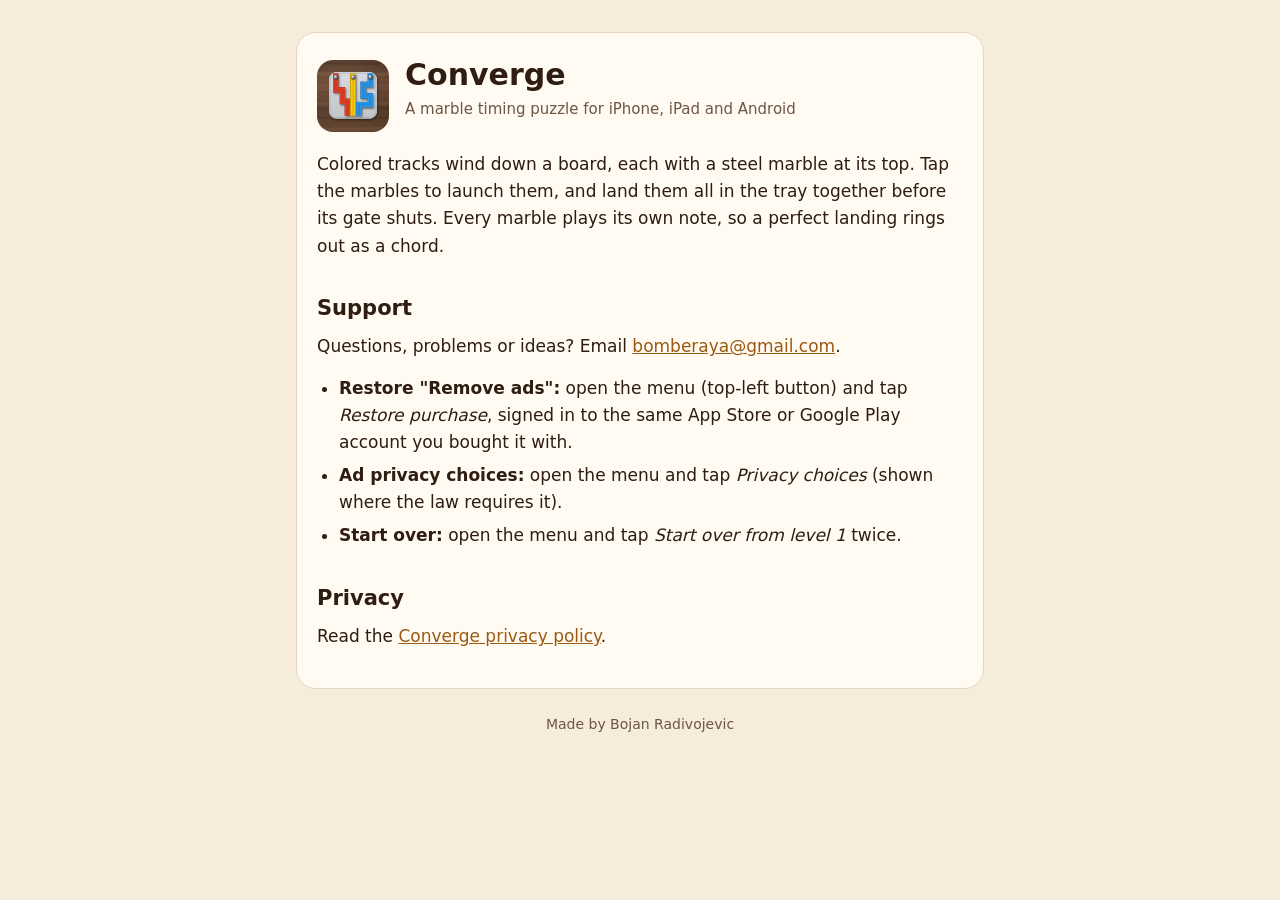
==== converge/index.html @ 5af61fed "Converge: support page, privacy policy; app-ads.txt" ====
<!doctype html>
<html lang="en">
<head>
<meta charset="utf-8">
<meta name="viewport" content="width=device-width, initial-scale=1">
<title>Converge</title>
<meta name="description" content="Converge: a marble timing puzzle. Tap the marbles so they all land together.">
<link rel="stylesheet" href="../site.css">
</head>
<body>
<main>
<div class="card">
<div class="app">
<img src="icon.png" alt="">
<div>
<h1>Converge</h1>
<p class="muted">A marble timing puzzle for iPhone, iPad and Android</p>
</div>
</div>

<p>Colored tracks wind down a board, each with a steel marble at its top. Tap the marbles to launch them, and land them all in the tray together before its gate shuts. Every marble plays its own note, so a perfect landing rings out as a chord.</p>

<h2>Support</h2>
<p>Questions, problems or ideas? Email <a href="mailto:bomberaya@gmail.com">bomberaya@gmail.com</a>.</p>
<ul>
<li><strong>Restore "Remove ads":</strong> open the menu (top-left button) and tap <em>Restore purchase</em>, signed in to the same App Store or Google Play account you bought it with.</li>
<li><strong>Ad privacy choices:</strong> open the menu and tap <em>Privacy choices</em> (shown where the law requires it).</li>
<li><strong>Start over:</strong> open the menu and tap <em>Start over from level 1</em> twice.</li>
</ul>

<h2>Privacy</h2>
<p>Read the <a href="privacy/">Converge privacy policy</a>.</p>
</div>
<footer>Made by Bojan Radivojevic</footer>
</main>
</body>
</html>
---- site.css ----
/* Shared look for the app pages: warm wood, cream text card, easy to read on a phone. */
:root {
  color-scheme: light dark;
  --bg: #f6ecdc;
  --card: #fffaf2;
  --text: #2e1d10;
  --muted: #6d5643;
  --line: #e6d6bf;
  --link: #9a5a12;
  --font: system-ui, -apple-system, "Segoe UI", Roboto, sans-serif;
}
@media (prefers-color-scheme: dark) {
  :root {
    --bg: #2b1a10;
    --card: #3a2618;
    --text: #fbf3e8;
    --muted: #d8c5b0;
    --line: #4d3424;
    --link: #ffd23f;
  }
}
* { box-sizing: border-box; }
body {
  margin: 0; background: var(--bg); color: var(--text);
  font: 17px/1.6 var(--font);
}
main {
  max-width: 720px; margin: 0 auto; padding: 32px 16px 48px;
}
.card {
  background: var(--card); border: 1px solid var(--line); border-radius: 20px;
  padding: 24px 20px;
}
h1 { font-size: 30px; line-height: 1.2; margin: 0 0 4px; }
h2 { font-size: 21px; margin: 32px 0 8px; }
p, ul { margin: 0 0 14px; }
ul { padding-left: 22px; }
li { margin-bottom: 6px; }
a { color: var(--link); }
.muted { color: var(--muted); font-size: 15px; }
.app { display: flex; gap: 16px; align-items: center; margin-bottom: 16px; }
.app img { width: 72px; height: 72px; border-radius: 16px; flex: none; }
footer { margin-top: 24px; text-align: center; color: var(--muted); font-size: 14px; }
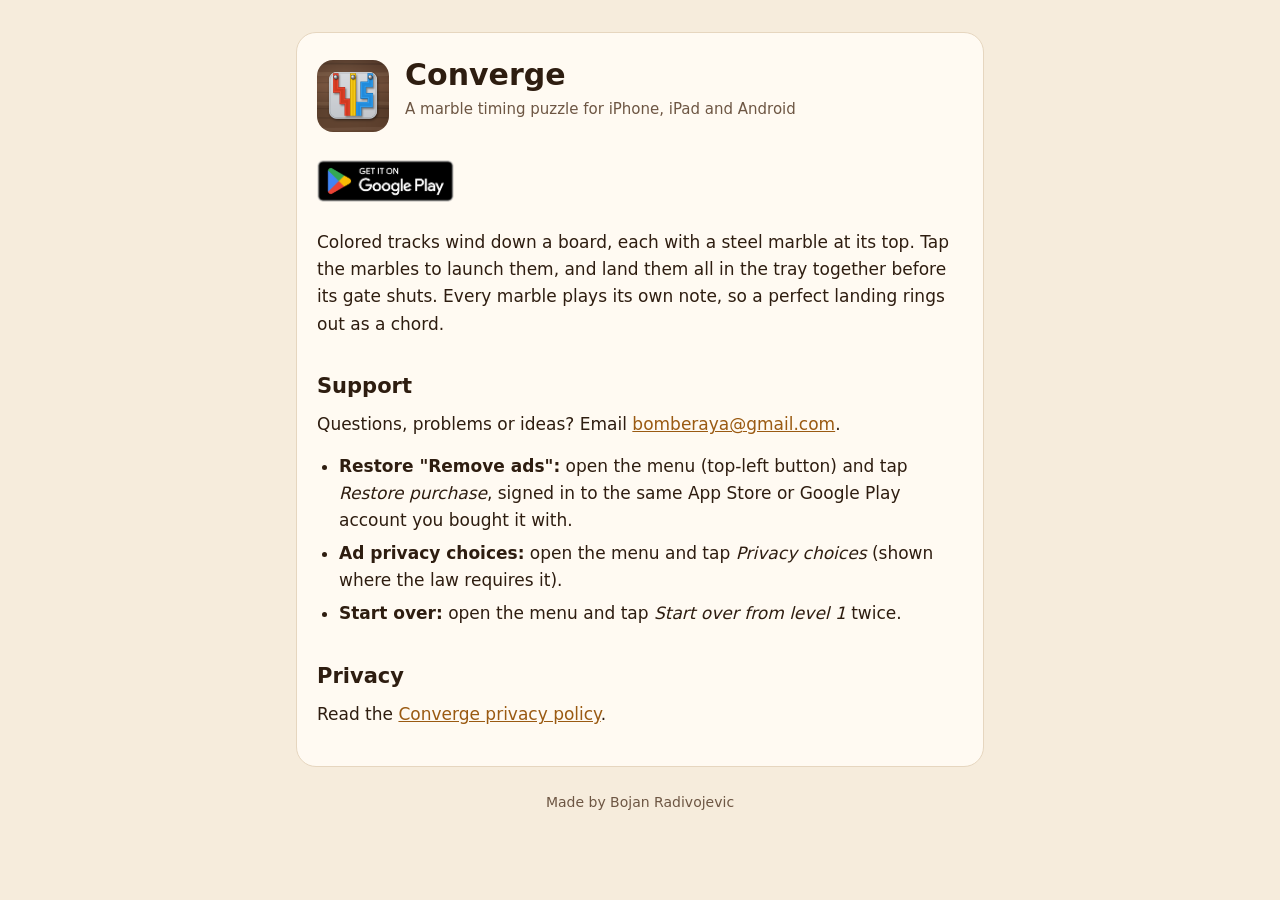
==== commit acbaf68a: "Converge: Get it on Google Play button Co-Authored-By: Claude Opus 5.5 <noreply@anthropic.com>" ====
--- a/converge/index.html
+++ b/converge/index.html
@@ -18,6 +18,10 @@
 </div>
 </div>
 
+<p class="stores">
+<a href="https://play.google.com/store/apps/details?id=com.bomberaya.converge"><img class="badge-play" src="google-play-badge.png" alt="Get it on Google Play"></a>
+</p>
+
 <p>Colored tracks wind down a board, each with a steel marble at its top. Tap the marbles to launch them, and land them all in the tray together before its gate shuts. Every marble plays its own note, so a perfect landing rings out as a chord.</p>
 
 <h2>Support</h2>
--- a/site.css
+++ b/site.css
@@ -40,4 +40,10 @@
 .muted { color: var(--muted); font-size: 15px; }
 .app { display: flex; gap: 16px; align-items: center; margin-bottom: 16px; }
 .app img { width: 72px; height: 72px; border-radius: 16px; flex: none; }
+/* Official store badges. Google's image has padding built in, so it is drawn
+   taller to match the visible height of Apple's 40px badge. */
+.stores { display: flex; flex-wrap: wrap; align-items: center; gap: 4px 12px; margin: 0 0 18px; }
+.stores a { display: block; line-height: 0; }
+.badge-play { height: 60px; margin: 0 -9px; }
+.badge-apple { height: 40px; }
 footer { margin-top: 24px; text-align: center; color: var(--muted); font-size: 14px; }
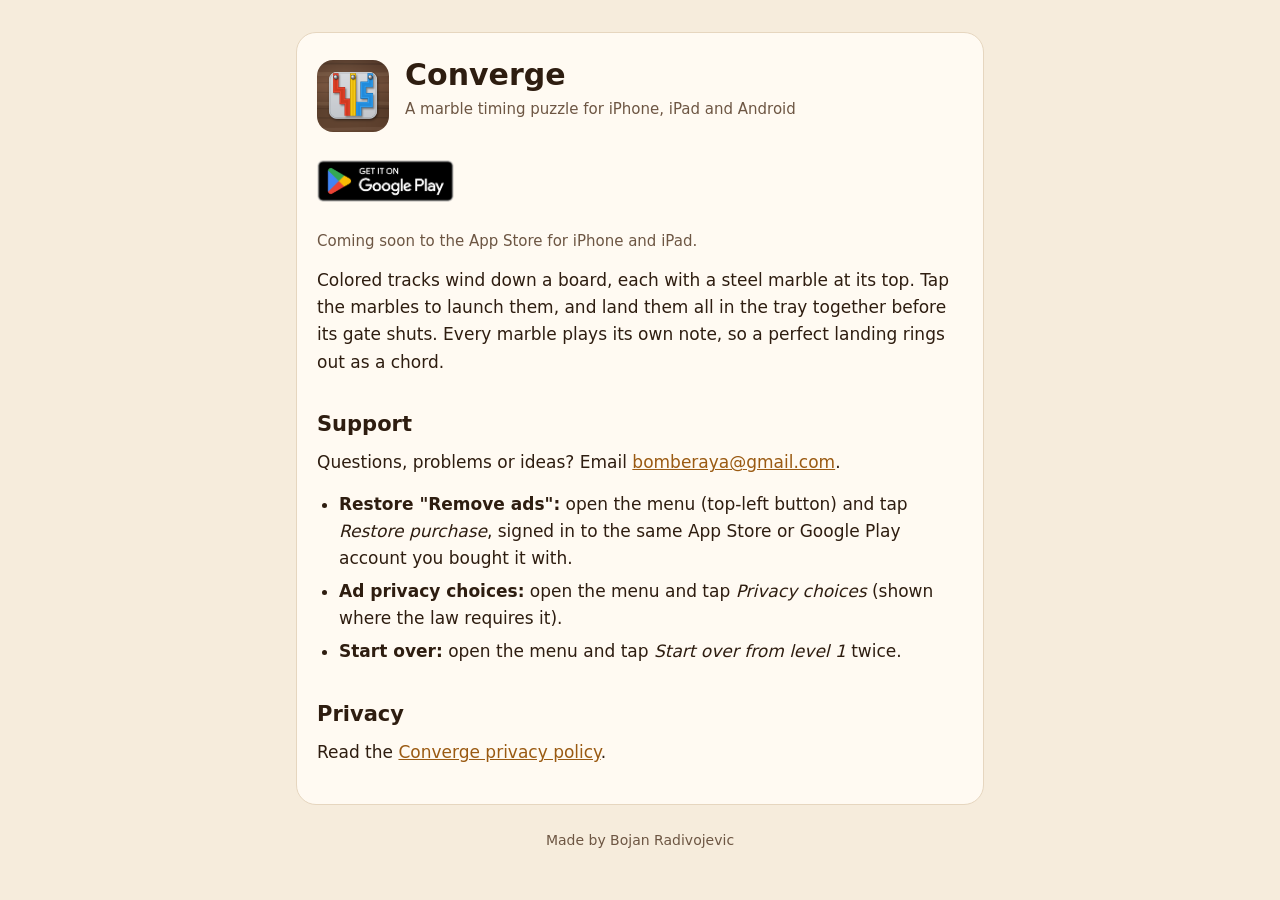
==== commit 774a3b25: "Converge: link preview (title, image, icon) and an App Store line Co-Authored-By: Claude Opus 5.5 <n" ====
--- a/converge/index.html
+++ b/converge/index.html
@@ -5,6 +5,16 @@
 <meta name="viewport" content="width=device-width, initial-scale=1">
 <title>Converge</title>
 <meta name="description" content="Converge: a marble timing puzzle. Tap the marbles so they all land together.">
+<meta property="og:type" content="website">
+<meta property="og:url" content="https://bomberaya.github.io/converge/">
+<meta property="og:title" content="Converge: Marble Puzzle">
+<meta property="og:description" content="A musical timing puzzle: tap the marbles so they all land together.">
+<meta property="og:image" content="https://bomberaya.github.io/converge/share.jpg">
+<meta property="og:image:width" content="1024">
+<meta property="og:image:height" content="500">
+<meta name="twitter:card" content="summary_large_image">
+<link rel="icon" href="icon.png">
+<link rel="apple-touch-icon" href="icon.png">
 <link rel="stylesheet" href="../site.css">
 </head>
 <body>
@@ -21,6 +31,7 @@
 <p class="stores">
 <a href="https://play.google.com/store/apps/details?id=com.bomberaya.converge"><img class="badge-play" src="google-play-badge.png" alt="Get it on Google Play"></a>
 </p>
+<p class="muted">Coming soon to the App Store for iPhone and iPad.</p>
 
 <p>Colored tracks wind down a board, each with a steel marble at its top. Tap the marbles to launch them, and land them all in the tray together before its gate shuts. Every marble plays its own note, so a perfect landing rings out as a chord.</p>
 
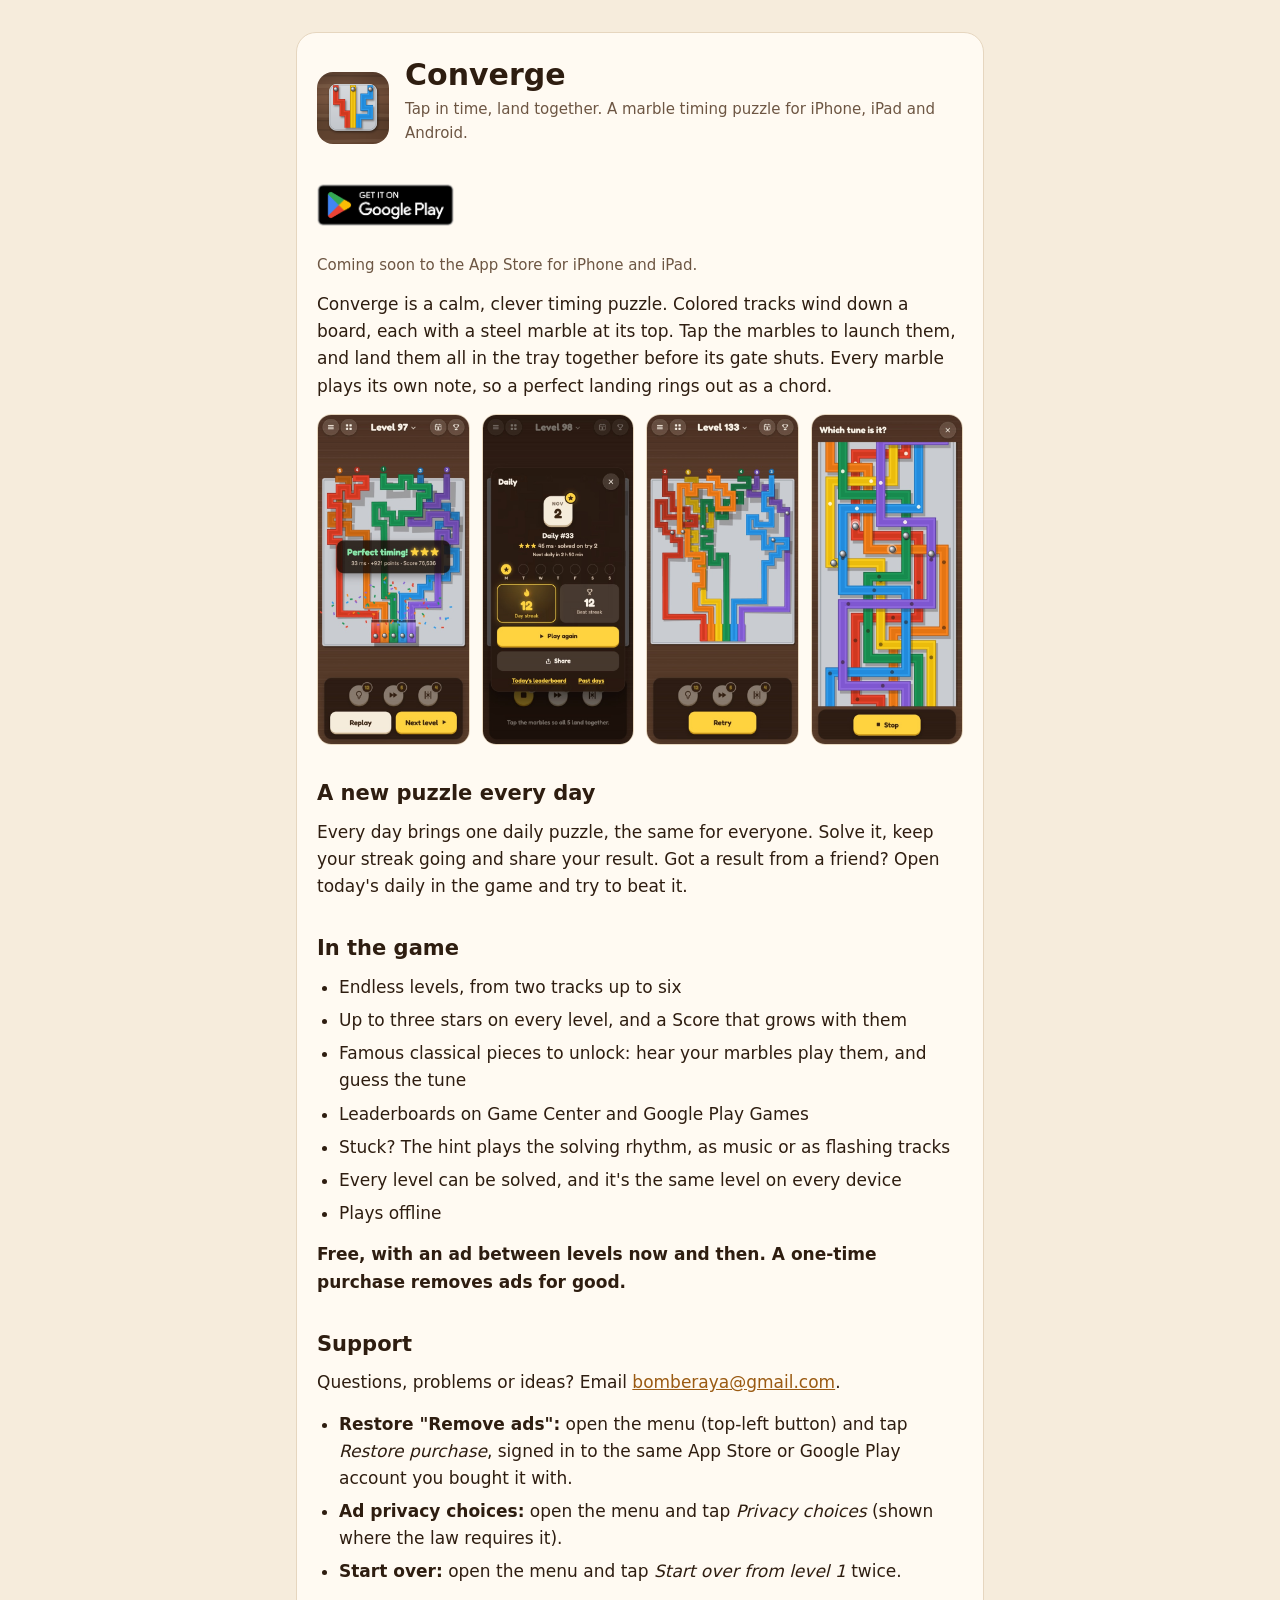
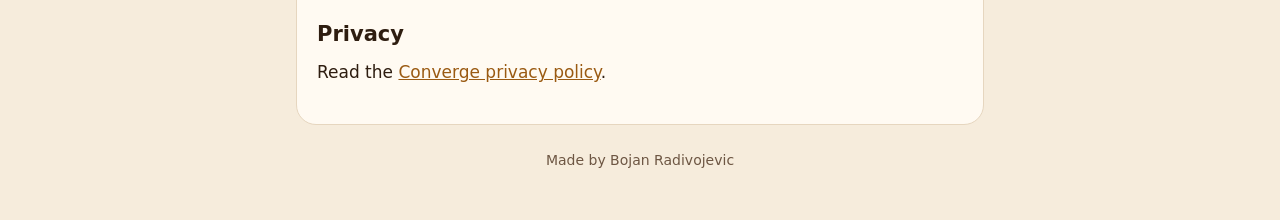
==== commit 65b674ac: "Converge page: subtitle, screenshots, the daily puzzle, what's in the game and the price; support be" ====
--- a/converge/index.html
+++ b/converge/index.html
@@ -4,7 +4,7 @@
 <meta charset="utf-8">
 <meta name="viewport" content="width=device-width, initial-scale=1">
 <title>Converge</title>
-<meta name="description" content="Converge: a marble timing puzzle. Tap the marbles so they all land together.">
+<meta name="description" content="Converge: a calm, clever marble timing puzzle with a new daily puzzle for everyone. Tap the marbles so they all land together.">
 <meta property="og:type" content="website">
 <meta property="og:url" content="https://bomberaya.github.io/converge/">
 <meta property="og:title" content="Converge: Marble Puzzle">
@@ -16,6 +16,23 @@
 <link rel="icon" href="icon.png">
 <link rel="apple-touch-icon" href="icon.png">
 <link rel="stylesheet" href="../site.css">
+<style>
+  /* Screenshots: a row that scrolls sideways on phones, all four side by side on wider screens. */
+  .shots {
+    display: flex; gap: 12px; margin: 4px -20px 22px; padding: 0 20px 6px;
+    overflow-x: auto; scroll-snap-type: x mandatory; scrollbar-width: none;
+  }
+  .shots::-webkit-scrollbar { display: none; }
+  .shots img {
+    flex: none; width: 44%; height: auto; aspect-ratio: 480 / 1043; scroll-snap-align: start;
+    border-radius: 14px; border: 1px solid var(--line); background: #4b3123;
+  }
+  @media (min-width: 640px) {
+    .shots { overflow: visible; margin: 4px 0 22px; padding: 0; }
+    .shots img { flex: 1 1 0; width: auto; min-width: 0; }
+  }
+  .price { font-weight: 600; }
+</style>
 </head>
 <body>
 <main>
@@ -24,7 +41,7 @@
 <img src="icon.png" alt="">
 <div>
 <h1>Converge</h1>
-<p class="muted">A marble timing puzzle for iPhone, iPad and Android</p>
+<p class="muted">Tap in time, land together. A marble timing puzzle for iPhone, iPad and Android.</p>
 </div>
 </div>
 
@@ -33,7 +50,29 @@
 </p>
 <p class="muted">Coming soon to the App Store for iPhone and iPad.</p>
 
-<p>Colored tracks wind down a board, each with a steel marble at its top. Tap the marbles to launch them, and land them all in the tray together before its gate shuts. Every marble plays its own note, so a perfect landing rings out as a chord.</p>
+<p>Converge is a calm, clever timing puzzle. Colored tracks wind down a board, each with a steel marble at its top. Tap the marbles to launch them, and land them all in the tray together before its gate shuts. Every marble plays its own note, so a perfect landing rings out as a chord.</p>
+
+<div class="shots">
+<img src="shots/4-win.jpg" alt="A perfect landing on five tracks, with three stars" width="480" height="1043">
+<img src="shots/8-daily.jpg" alt="The Daily card with today's result and the streak" width="480" height="1043" loading="lazy">
+<img src="shots/5-six-tracks.jpg" alt="Marbles rolling down six winding tracks" width="480" height="1043" loading="lazy">
+<img src="shots/7-song.jpg" alt="A song level: which tune is it?" width="480" height="1043" loading="lazy">
+</div>
+
+<h2>A new puzzle every day</h2>
+<p>Every day brings one daily puzzle, the same for everyone. Solve it, keep your streak going and share your result. Got a result from a friend? Open today's daily in the game and try to beat it.</p>
+
+<h2>In the game</h2>
+<ul>
+<li>Endless levels, from two tracks up to six</li>
+<li>Up to three stars on every level, and a Score that grows with them</li>
+<li>Famous classical pieces to unlock: hear your marbles play them, and guess the tune</li>
+<li>Leaderboards on Game Center and Google Play Games</li>
+<li>Stuck? The hint plays the solving rhythm, as music or as flashing tracks</li>
+<li>Every level can be solved, and it's the same level on every device</li>
+<li>Plays offline</li>
+</ul>
+<p class="price">Free, with an ad between levels now and then. A one-time purchase removes ads for good.</p>
 
 <h2>Support</h2>
 <p>Questions, problems or ideas? Email <a href="mailto:bomberaya@gmail.com">bomberaya@gmail.com</a>.</p>
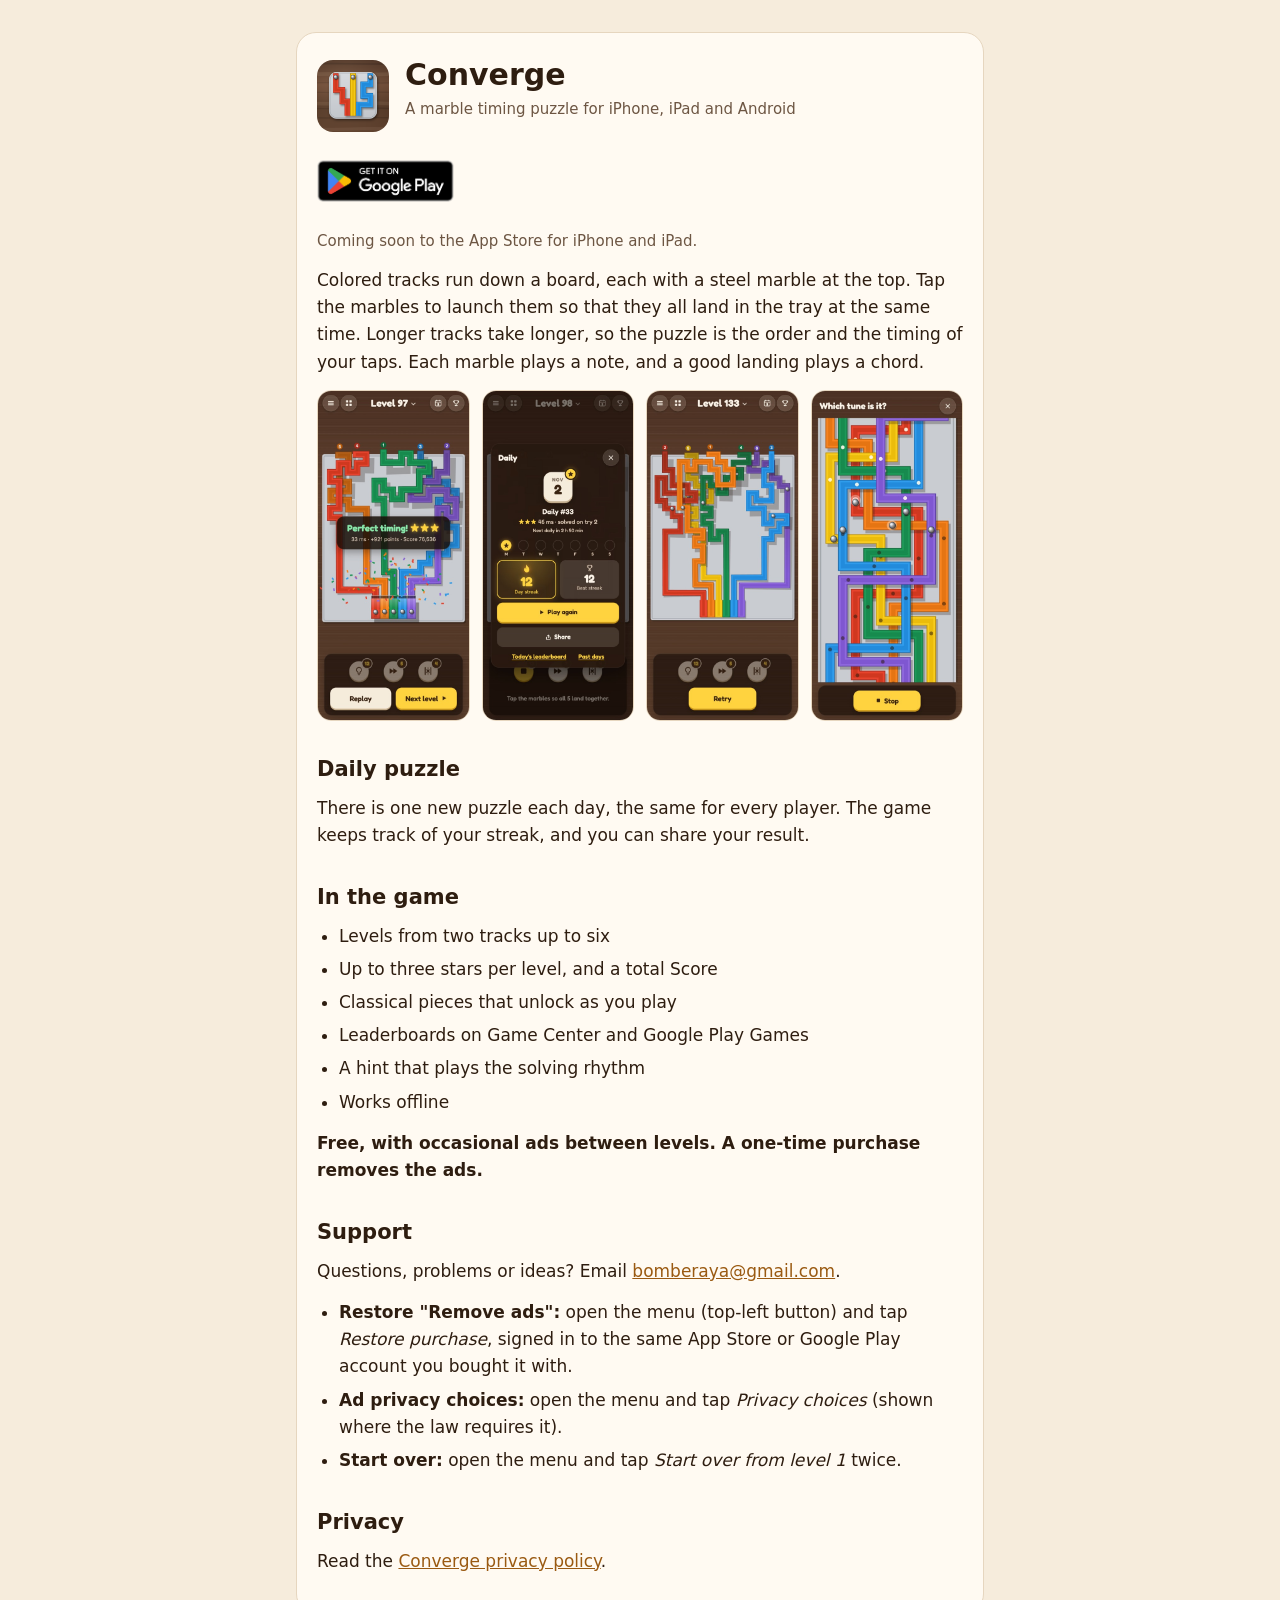
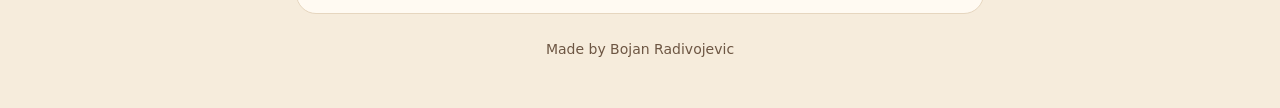
==== commit b0313839: "Converge page: plainer text Co-Authored-By: Claude Opus 5.5 <noreply@anthropic.com>" ====
--- a/converge/index.html
+++ b/converge/index.html
@@ -4,7 +4,7 @@
 <meta charset="utf-8">
 <meta name="viewport" content="width=device-width, initial-scale=1">
 <title>Converge</title>
-<meta name="description" content="Converge: a calm, clever marble timing puzzle with a new daily puzzle for everyone. Tap the marbles so they all land together.">
+<meta name="description" content="Converge: a marble timing puzzle with a daily puzzle. Tap the marbles so they all land together.">
 <meta property="og:type" content="website">
 <meta property="og:url" content="https://bomberaya.github.io/converge/">
 <meta property="og:title" content="Converge: Marble Puzzle">
@@ -41,7 +41,7 @@
 <img src="icon.png" alt="">
 <div>
 <h1>Converge</h1>
-<p class="muted">Tap in time, land together. A marble timing puzzle for iPhone, iPad and Android.</p>
+<p class="muted">A marble timing puzzle for iPhone, iPad and Android</p>
 </div>
 </div>
 
@@ -50,7 +50,7 @@
 </p>
 <p class="muted">Coming soon to the App Store for iPhone and iPad.</p>
 
-<p>Converge is a calm, clever timing puzzle. Colored tracks wind down a board, each with a steel marble at its top. Tap the marbles to launch them, and land them all in the tray together before its gate shuts. Every marble plays its own note, so a perfect landing rings out as a chord.</p>
+<p>Colored tracks run down a board, each with a steel marble at the top. Tap the marbles to launch them so that they all land in the tray at the same time. Longer tracks take longer, so the puzzle is the order and the timing of your taps. Each marble plays a note, and a good landing plays a chord.</p>
 
 <div class="shots">
 <img src="shots/4-win.jpg" alt="A perfect landing on five tracks, with three stars" width="480" height="1043">
@@ -59,20 +59,19 @@
 <img src="shots/7-song.jpg" alt="A song level: which tune is it?" width="480" height="1043" loading="lazy">
 </div>
 
-<h2>A new puzzle every day</h2>
-<p>Every day brings one daily puzzle, the same for everyone. Solve it, keep your streak going and share your result. Got a result from a friend? Open today's daily in the game and try to beat it.</p>
+<h2>Daily puzzle</h2>
+<p>There is one new puzzle each day, the same for every player. The game keeps track of your streak, and you can share your result.</p>
 
 <h2>In the game</h2>
 <ul>
-<li>Endless levels, from two tracks up to six</li>
-<li>Up to three stars on every level, and a Score that grows with them</li>
-<li>Famous classical pieces to unlock: hear your marbles play them, and guess the tune</li>
+<li>Levels from two tracks up to six</li>
+<li>Up to three stars per level, and a total Score</li>
+<li>Classical pieces that unlock as you play</li>
 <li>Leaderboards on Game Center and Google Play Games</li>
-<li>Stuck? The hint plays the solving rhythm, as music or as flashing tracks</li>
-<li>Every level can be solved, and it's the same level on every device</li>
-<li>Plays offline</li>
+<li>A hint that plays the solving rhythm</li>
+<li>Works offline</li>
 </ul>
-<p class="price">Free, with an ad between levels now and then. A one-time purchase removes ads for good.</p>
+<p class="price">Free, with occasional ads between levels. A one-time purchase removes the ads.</p>
 
 <h2>Support</h2>
 <p>Questions, problems or ideas? Email <a href="mailto:bomberaya@gmail.com">bomberaya@gmail.com</a>.</p>
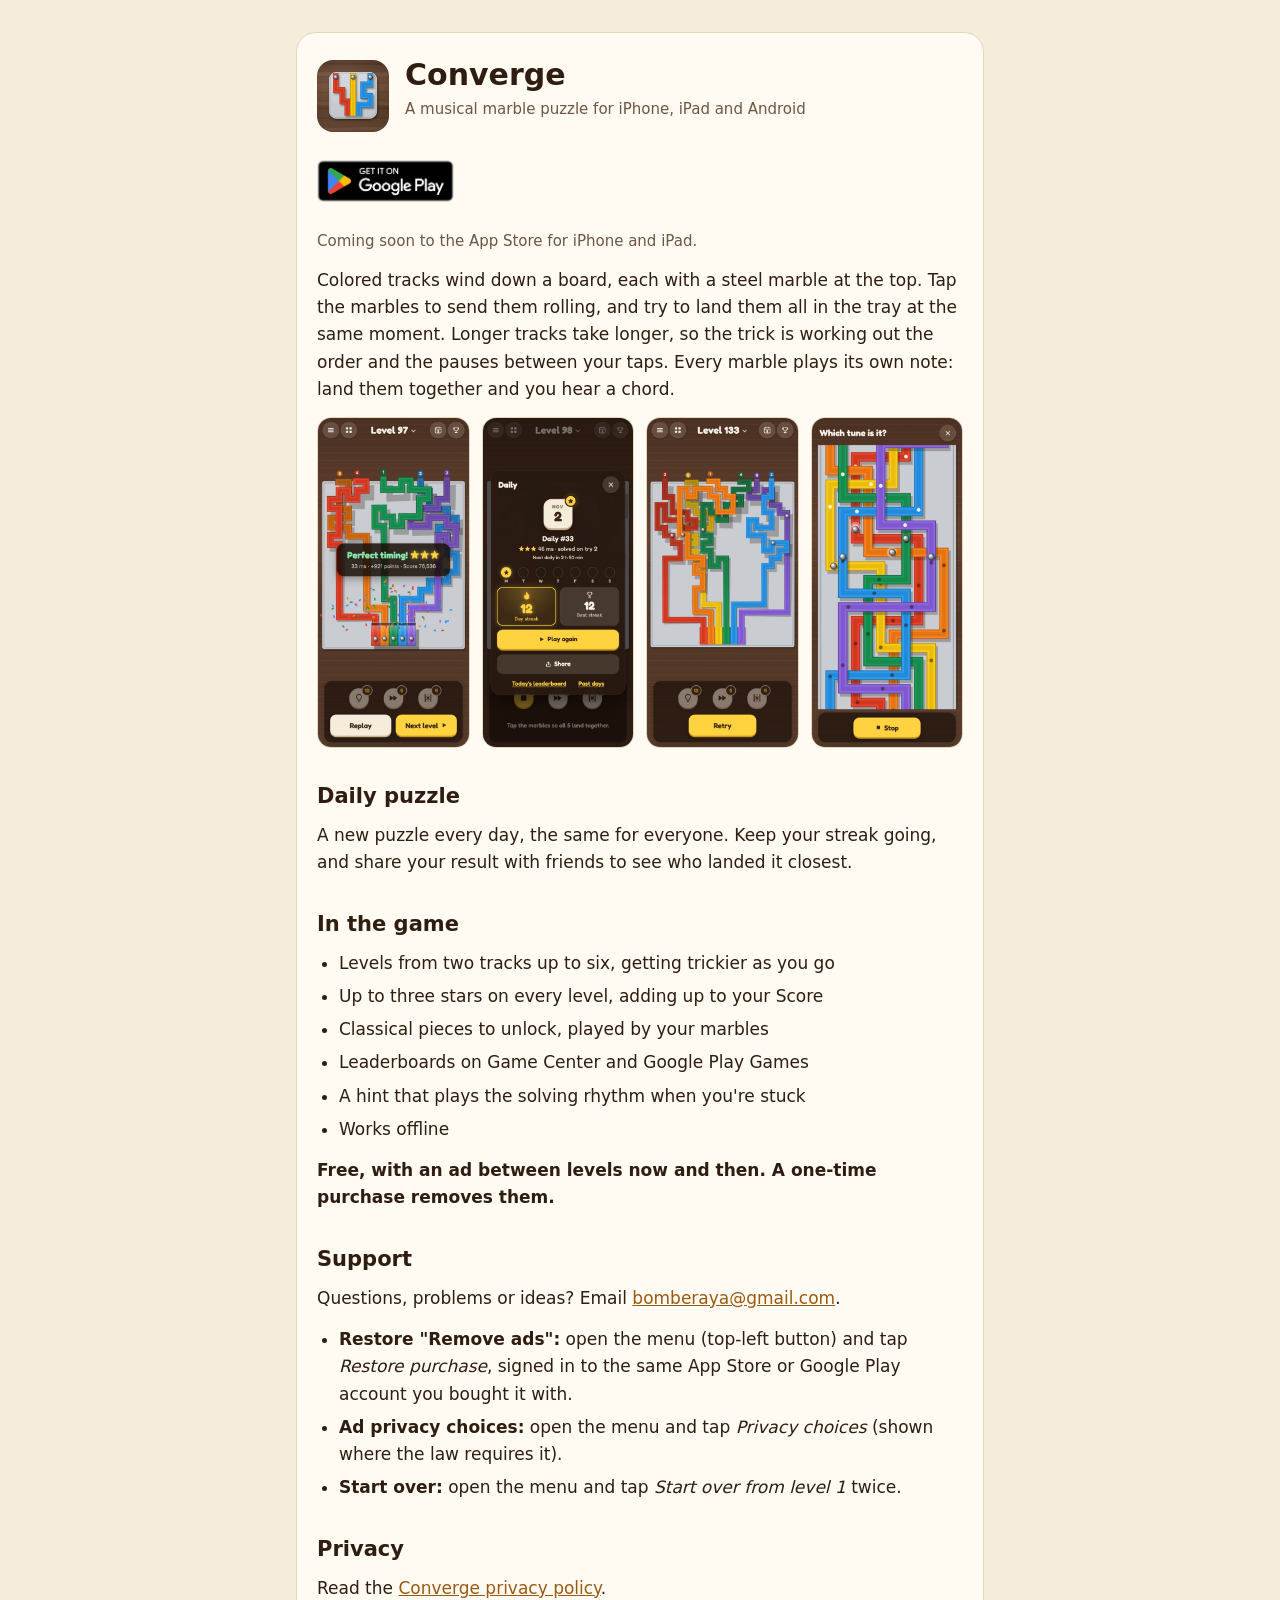
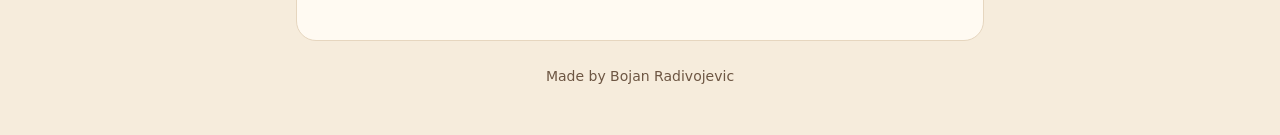
==== commit 7b840509: "Converge page: a little warmer text Co-Authored-By: Claude Opus 5.5 <noreply@anthropic.com>" ====
--- a/converge/index.html
+++ b/converge/index.html
@@ -41,7 +41,7 @@
 <img src="icon.png" alt="">
 <div>
 <h1>Converge</h1>
-<p class="muted">A marble timing puzzle for iPhone, iPad and Android</p>
+<p class="muted">A musical marble puzzle for iPhone, iPad and Android</p>
 </div>
 </div>
 
@@ -50,7 +50,7 @@
 </p>
 <p class="muted">Coming soon to the App Store for iPhone and iPad.</p>
 
-<p>Colored tracks run down a board, each with a steel marble at the top. Tap the marbles to launch them so that they all land in the tray at the same time. Longer tracks take longer, so the puzzle is the order and the timing of your taps. Each marble plays a note, and a good landing plays a chord.</p>
+<p>Colored tracks wind down a board, each with a steel marble at the top. Tap the marbles to send them rolling, and try to land them all in the tray at the same moment. Longer tracks take longer, so the trick is working out the order and the pauses between your taps. Every marble plays its own note: land them together and you hear a chord.</p>
 
 <div class="shots">
 <img src="shots/4-win.jpg" alt="A perfect landing on five tracks, with three stars" width="480" height="1043">
@@ -60,18 +60,18 @@
 </div>
 
 <h2>Daily puzzle</h2>
-<p>There is one new puzzle each day, the same for every player. The game keeps track of your streak, and you can share your result.</p>
+<p>A new puzzle every day, the same for everyone. Keep your streak going, and share your result with friends to see who landed it closest.</p>
 
 <h2>In the game</h2>
 <ul>
-<li>Levels from two tracks up to six</li>
-<li>Up to three stars per level, and a total Score</li>
-<li>Classical pieces that unlock as you play</li>
+<li>Levels from two tracks up to six, getting trickier as you go</li>
+<li>Up to three stars on every level, adding up to your Score</li>
+<li>Classical pieces to unlock, played by your marbles</li>
 <li>Leaderboards on Game Center and Google Play Games</li>
-<li>A hint that plays the solving rhythm</li>
+<li>A hint that plays the solving rhythm when you're stuck</li>
 <li>Works offline</li>
 </ul>
-<p class="price">Free, with occasional ads between levels. A one-time purchase removes the ads.</p>
+<p class="price">Free, with an ad between levels now and then. A one-time purchase removes them.</p>
 
 <h2>Support</h2>
 <p>Questions, problems or ideas? Email <a href="mailto:bomberaya@gmail.com">bomberaya@gmail.com</a>.</p>
